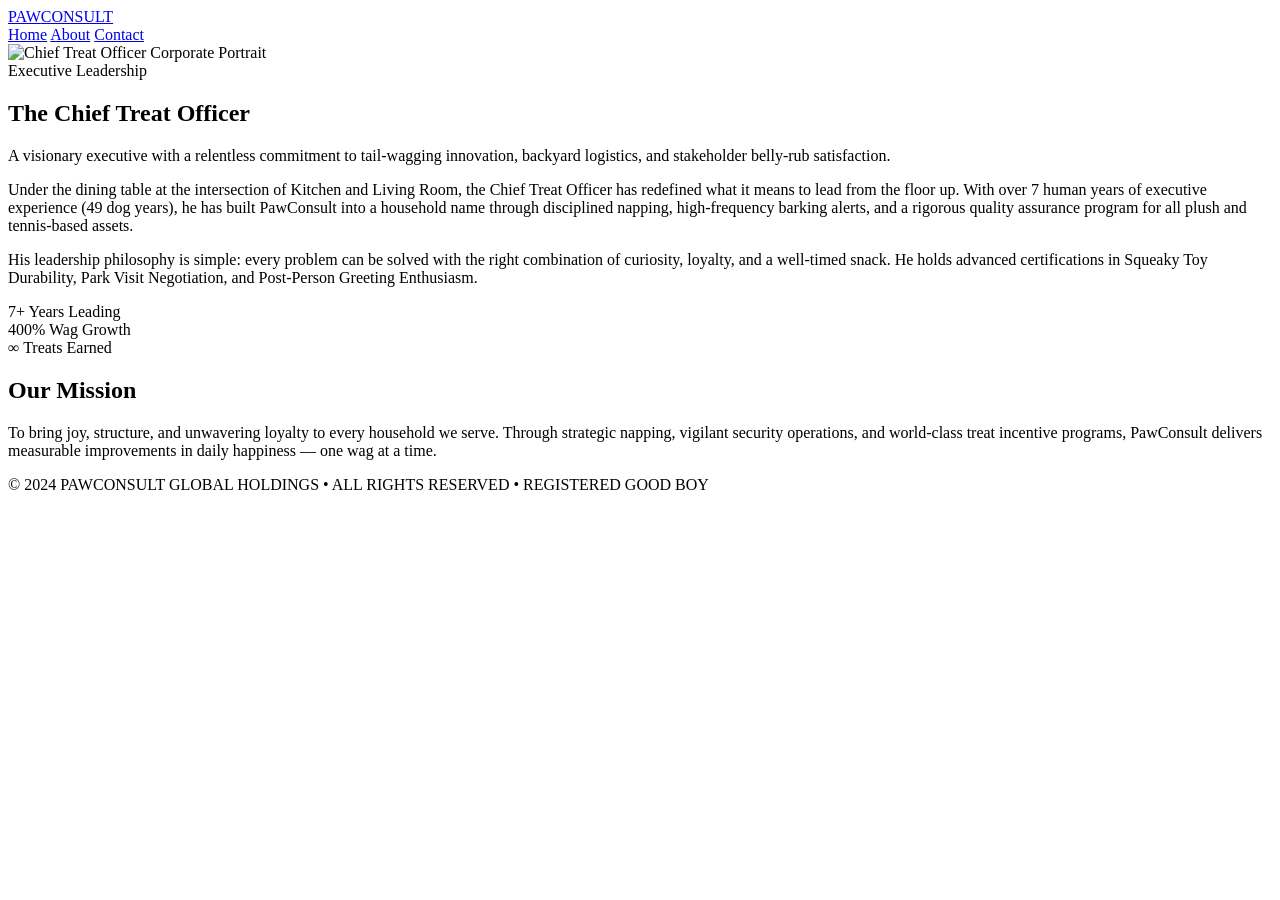
==== about.html @ be407298 "Create about.html" ====
<!DOCTYPE html>
<html lang="en">
<head>
 <meta charset="utf-8" />
<meta name="viewport" content="width=device-width, initial-scale=1" />
 <title>Paw Consult - About</title>
<link rel="stylesheet" href="about.css" />
</head>
<body>

<nav class="navbar">
<div class="container">
<a href="index.html" class="navbar-logo">PAW<span>CONSULT</span></a>
<div class="navbar-links">
<a href="home.html">Home</a>
 <a href="about.html" class="active">About</a>
<a href="contact.html">Contact</a>
</div>
</div>
</nav>

<main class="page-content">
<section class="profile-section">
<div class="container flex-layout">
        
<div class="image-wrapper">
 <img src="Original_Dog.jpg" alt="Chief Treat Officer Corporate Portrait" />
</div>

<div class="content-wrapper">
 <span class="eyebrow">Executive Leadership</span>
 <h1>The Chief Treat Officer</h1>
          
<p class="lead-text">
 A visionary executive with a relentless commitment to tail-wagging innovation,
  backyard logistics, and stakeholder belly-rub satisfaction.
  </p>
<div class="story-text">
<p> Under the dining table at the intersection of Kitchen and Living Room, the Chief Treat
Officer has redefined what it means to lead from the floor up. With over 7 human years
    of executive experience (49 dog years), he has built PawConsult into a household name
  through disciplined napping, high-frequency barking alerts, and a rigorous quality
   assurance program for all plush and tennis-based assets.
  </p>
   <p>
    His leadership philosophy is simple: every problem can be solved with the right
 combination of curiosity, loyalty, and a well-timed snack. He holds advanced
     certifications in Squeaky Toy Durability, Park Visit Negotiation, and Post-Person
  Greeting Enthusiasm.
  </p>
 </div>
 <div class="stats-container">
 <div class="stat-card">
   <span class="stat-number">7+</span>
 <span class="stat-title">Years Leading</span>
  </div>
   <div class="stat-card">
<span class="stat-number">400%</span>
  <span class="stat-title">Wag Growth</span>
</div>
  <div class="stat-card">
<span class="stat-number">&infin;</span>
   <span class="stat-title">Treats Earned</span>
 </div>
 </div>
</div>
 </div>
</section>

  <section class="mission-section">
 <div class="container small-container">
 <h2>Our Mission</h2>
 <div class="decorative-line"></div>
 <p>
  To bring joy, structure, and unwavering loyalty to every household we serve. Through
 strategic napping, vigilant security operations, and world-class treat incentive
  programs, PawConsult delivers measurable improvements in daily happiness — one wag at a
  time.
  </p>
   </div>
  </section>
  </main>
<footer>
<p>© 2024 PAWCONSULT GLOBAL HOLDINGS • ALL RIGHTS RESERVED • REGISTERED GOOD BOY</p>
</footer>

</body>
</html>
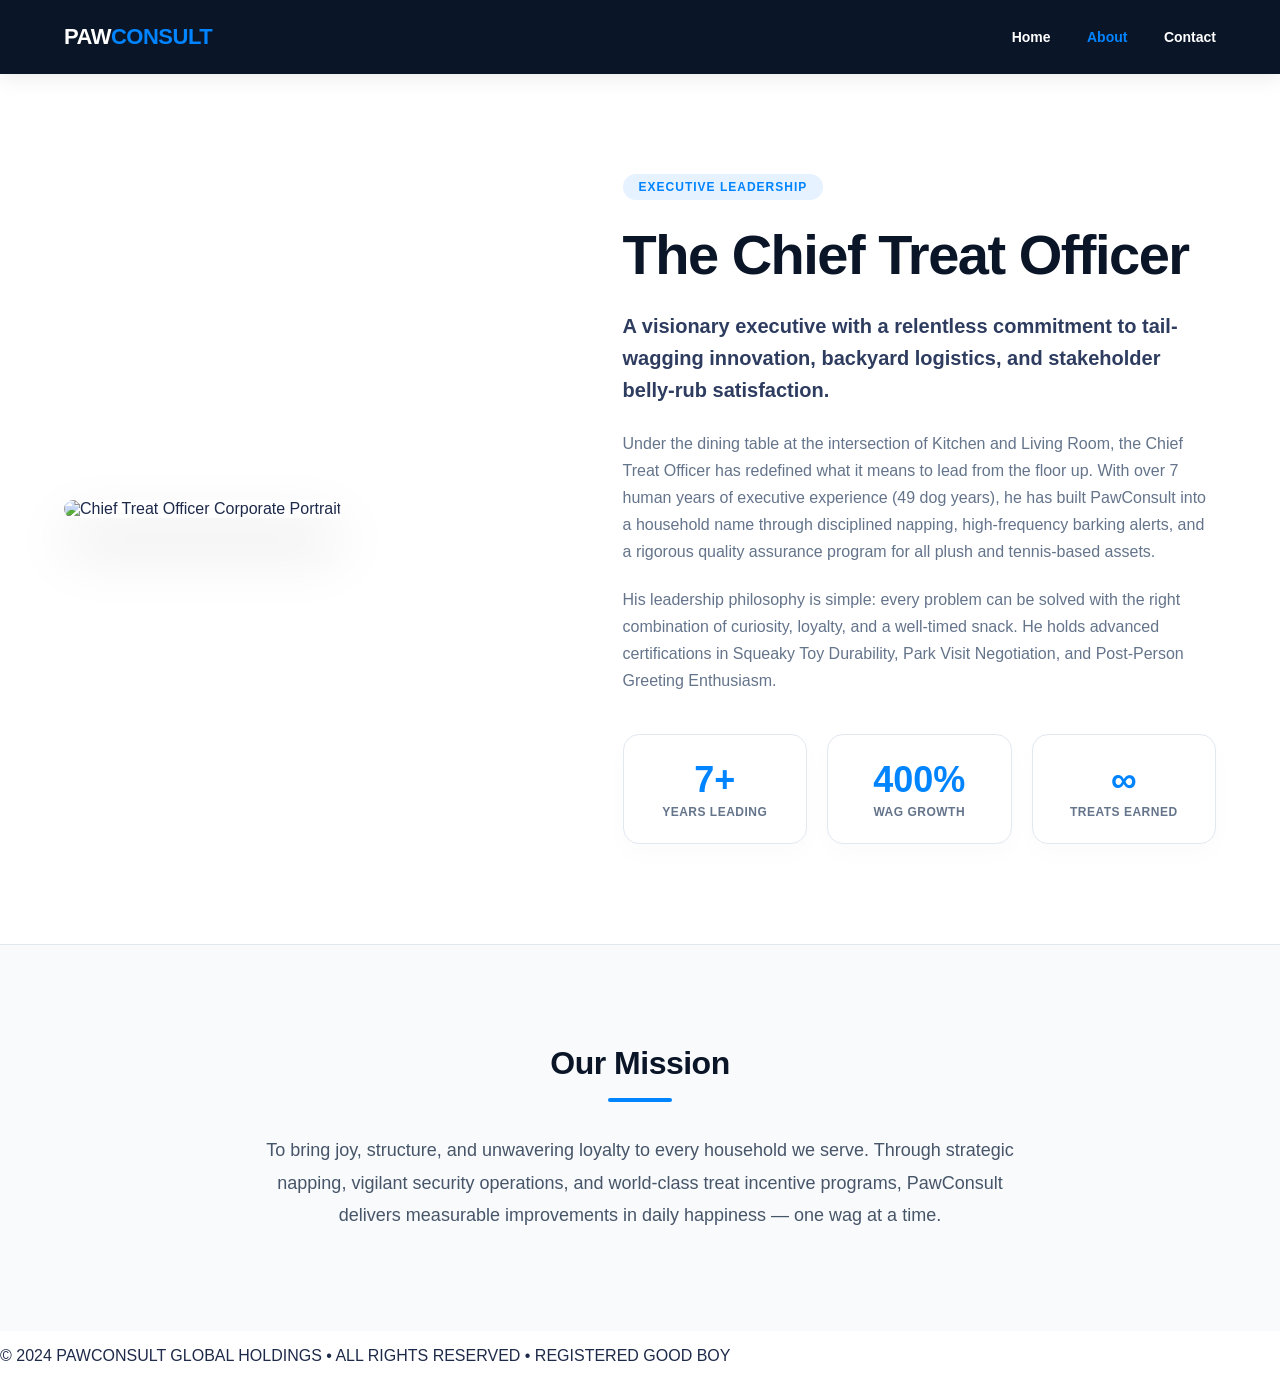
==== commit 72901969: "Update about.html" ====
--- a/about.html
+++ b/about.html
@@ -12,7 +12,7 @@
 <div class="container">
 <a href="index.html" class="navbar-logo">PAW<span>CONSULT</span></a>
 <div class="navbar-links">
-<a href="home.html">Home</a>
+<a href="index.html">Home</a>
  <a href="about.html" class="active">About</a>
 <a href="contact.html">Contact</a>
 </div>
--- a/about.css
+++ b/about.css
@@ -0,0 +1,225 @@
+@import url("https://googleapis.com");
+
+* {
+  box-sizing: border-box;
+}
+
+body {
+  margin: 0;
+  padding: 0;
+  background-color: #ffffff;
+  color: #1e2a4a;
+  font-family: "Inter", sans-serif;
+  display: flex;
+  flex-direction: column;
+  min-height: 100vh;
+}
+
+.container {
+  max-width: 1200px;
+   margin: 0 auto;
+  width: 100%;
+  padding: 0 24px;
+}
+
+.small-container {
+   max-width: 800px;
+}
+
+.flex-layout {
+  display: flex;
+  gap: 64px;
+   align-items: center;
+}
+
+.navbar {
+   background-color: #0b1528;
+  padding: 24px 0;
+  position: sticky;
+  top: 0;
+  z-index: 100;
+  box-shadow: 0 4px 20px rgba(0, 0, 0, 0.08);
+}
+
+.navbar .container {
+  display: flex;
+  align-items: center;
+  justify-content: space-between;
+}
+
+.navbar-logo {
+  color: #ffffff;
+  text-decoration: none;
+  font-size: 22px;
+  font-weight: 900;
+  letter-spacing: -0.5px;
+}
+
+.navbar-logo span {
+  color: #0084ff;
+}
+
+.navbar-links a {
+  color: #ffffff;
+  text-decoration: none;
+  font-size: 14px;
+  font-weight: 700;
+  margin-left: 32px;
+  transition: color 0.2s ease;
+}
+
+.navbar-links a:hover,
+.navbar-links a.active {
+  color: #0084ff;
+}
+
+.page-content {
+  flex: 1;
+}
+
+.profile-section {
+  padding: 100px 0;
+}
+
+.image-wrapper {
+  flex: 1;
+}
+
+.image-wrapper img {
+  width: 100%;
+  max-width: 480px;
+  height: auto;
+  border-radius: 20px;
+  box-shadow: 0 30px 60px rgba(11, 21, 40, 0.15);
+  transition: transform 0.3s ease;
+}
+
+.image-wrapper img:hover {
+  transform: translateY(-8px);
+}
+
+.content-wrapper {
+  flex: 1.2;
+}
+
+.eyebrow {
+  display: inline-block;
+  background-color: #e6f2ff;
+  color: #0084ff;
+  font-size: 12px;
+  font-weight: 900;
+  text-transform: uppercase;
+  letter-spacing: 1px;
+  padding: 6px 16px;
+  border-radius: 100px;
+  margin-bottom: 24px;
+}
+
+.content-wrapper h1 {
+  font-size: 56px;
+  font-weight: 900;
+  color: #0b1528;
+  line-height: 1.1;
+  margin: 0 0 24px 0;
+  letter-spacing: -1.5px;
+}
+
+.lead-text {
+  font-size: 20px;
+  line-height: 1.6;
+  font-weight: 600;
+  color: #2e3c60;
+  margin: 0 0 24px 0;
+}
+
+.story-text p {
+  font-size: 16px;
+  line-height: 1.7;
+  color: #64748b;
+  margin: 0 0 20px 0;
+}
+
+.stats-container {
+  display: flex;
+  gap: 20px;
+  margin-top: 40px;
+}
+
+.stat-card {
+  background-color: #ffffff;
+  border: 1px solid #e2e8f0;
+  border-radius: 16px;
+  padding: 24px;
+  flex: 1;
+  text-align: center;
+  box-shadow: 0 10px 25px rgba(0, 0, 0, 0.02);
+  transition: all 0.2s ease;
+}
+
+.stat-card:hover {
+  transform: translateY(-4px);
+  box-shadow: 0 16px 30px rgba(0, 132, 255, 0.08);
+  border-color: #0084ff;
+}
+
+.stat-number {
+  display: block;
+  color: #0084ff;
+  font-size: 36px;
+  font-weight: 900;
+  margin-bottom: 4px;
+}
+
+.stat-title {
+  display: block;
+  color: #64748b;
+  font-size: 12px;
+  font-weight: 700;
+  text-transform: uppercase;
+  letter-spacing: 0.5px;
+}
+
+.mission-section {
+  background-color: #f8fafc;
+  padding: 100px 0;
+  text-align: center;
+  border-top: 1px solid #e2e8f0;
+}
+
+.mission-section h2 {
+  font-size: 32px;
+  font-weight: 900;
+  color: #0b1528;
+  margin: 0 0 16px 0;
+  letter-spacing: -0.5px;
+}
+
+.decorative-line {
+  width: 64px;
+  height: 4px;
+  background-color: #0084ff;
+  margin: 0 auto 32px auto;
+  border-radius: 2px;
+}
+
+.mission-section p {
+  font-size: 18px;
+  line-height: 1.8;
+  color: #475569;
+  margin: 0;
+}
+
+.site-footer {
+  background-color: #0b1528;
+  padding: 40px 0;
+  text-align: center;
+  border-top: 4px solid #ffffff;
+}
+
+.site-footer p {
+  color: #64748b;
+  font-size: 12px;
+  letter-spacing: 1px;
+  font-weight: 600;
+  margin: 0;
+}
